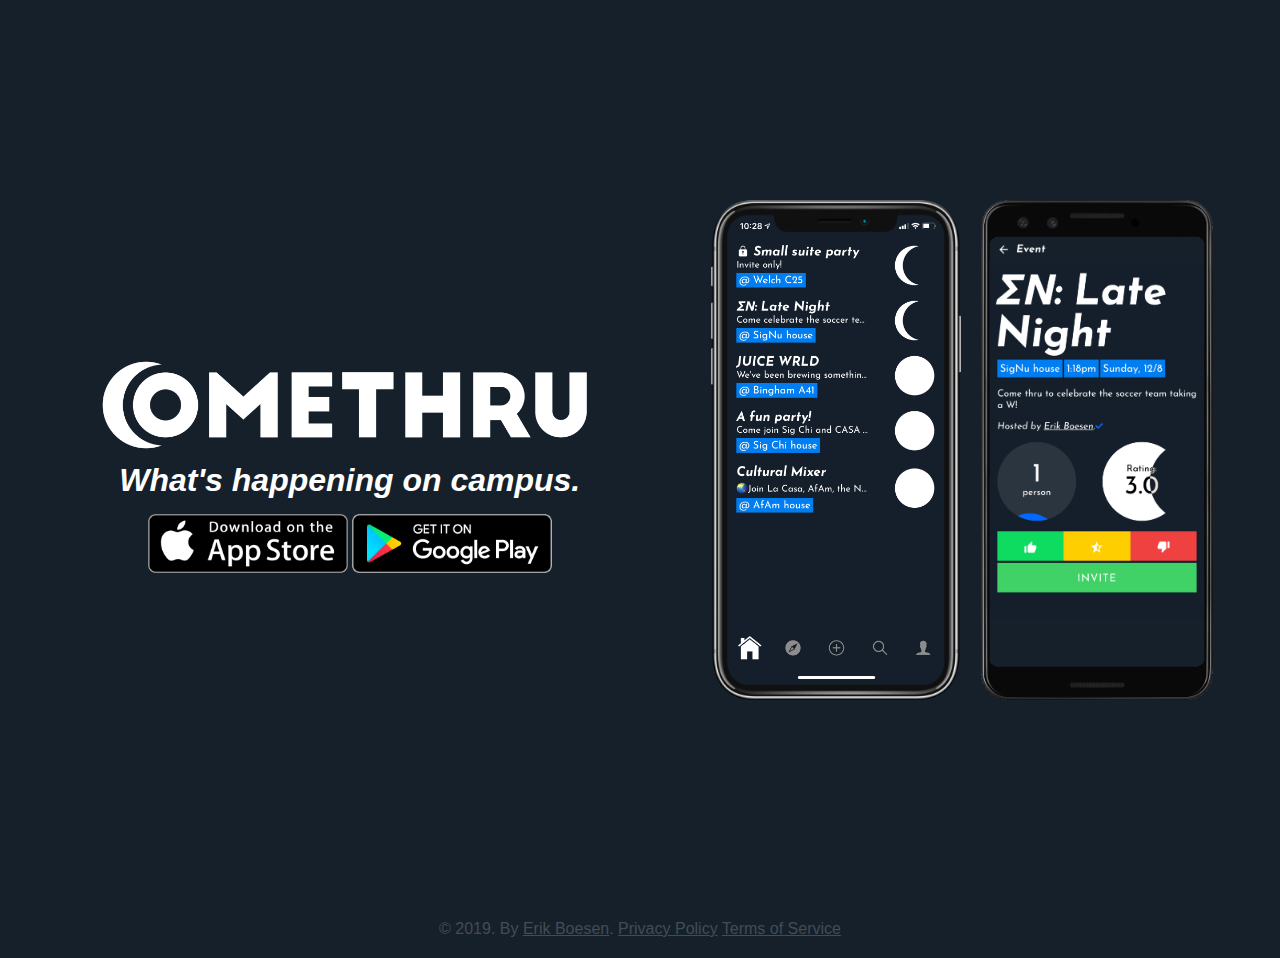
==== index.html @ 9bbac3a0 "Add Play Store link" ====
<!DOCTYPE html>
<html lang="en">
    <head>
        <meta charset="utf-8">
        <title>Comethru</title>
        <meta name="theme-color" content="#15202b">
        <meta name="viewport" content="width=device-width, initial-scale=1">
        <meta name="description" content="The #1 party-tracking app. By students, for students.">
        <link rel="stylesheet" href="css/style.css">
        <link rel="stylesheet" href="css/home.css">
        <link rel="stylesheet" href="css/countdown.css">
        <link rel="shortcut icon" href="images/logo/favicon.png">

        <!-- Twitter preview -->
        <meta name="twitter:card" content="summary_large_image">
        <meta name="twitter:creator" content="@ErikBoesen">
        <meta name="twitter:title" content="Comethru">
        <meta name="twitter:description" content="The #1 party-tracking app. By students, for students.">
        <meta name="twitter:image" content="https://comethru.io/images/logo/feature.png">
    </head>
    <body>
        <div id="countdown">
            <div id="title"></div>
            <table>
                <tbody>
                    <thead>
                        <tr>
                            <th>Days</th>
                            <th>Hours</th>
                            <th>Minutes</th>
                            <th>Seconds</th>
                        </tr>
                    </thead>
                    <tr>
                        <td id="days"></td>
                        <td id="hours"></td>
                        <td id="minutes"></td>
                        <td id="seconds"></td>
                    </tr>
                </tbody>
            </table>
        </div>
        <div class="columns">
            <div class="column info">
                <img class="logo" src="images/logo/logo.png" alt="Comethru logo">
                <h1>What's happening on campus.</h1>
                <div class="download-buttons">
                    <a class="download-button" href="#">
                        <img src="images/download/app_store.png" alt="Download on the App Store">
                    </a>
                    <a class="download-button" href="https://play.google.com/store/apps/details?id=com.erikboesen.comethru">
                        <img src="images/download/google_play.png" alt="Get it on Google Play">
                    </a>
                </div>
            </div>
            <div class="column previews">
                <div class="preview iphone_x">
                    <img class="frame" src="images/devices/iphone_x.png">
                    <img class="screenshot" src="images/screenshots/iphone_x.png">
                </div>
                <div class="preview pixel">
                    <img class="frame" src="images/devices/pixel.png">
                    <img class="screenshot" src="images/screenshots/pixel.png">
                </div>
            </div>
        </div>
        <footer>
            <p>&copy; 2019. By <a href="https://erikboesen.com">Erik Boesen</a>. <a href="privacypolicy">Privacy Policy</a> <a href="tos">Terms of Service</a></p>
        </footer>
        <script src="js/countdown.js"></script>
    </body>
</html>
---- css/style.css ----
@font-face {
    font-family: 'Josefin Sans';
    font-style: italic;
    src: url(../fonts/JosefinSans-Italic.ttf) format('truetype');
}

* {
    margin: 0;
    padding: 0;
    box-sizing: border-box;
}
body {
    background: #15202b;
    color: white;
    font-family: 'Josefin Sans', sans-serif;
    text-align: center;
}
a {
    color: inherit;
}

h1 {
    font-style: italic;
    margin-top: 5px;
}

footer {
    padding: 20px;
    color: #434C55;
}
---- css/home.css ----
.columns {
    white-space: nowrap;
}
.column {
    white-space: normal;
    width: 100%;
    padding: 30px;
    display: flex;
    vertical-align: top;
    justify-content: center;
}
.column.info {
    flex-direction: column;
    align-items: center;
    padding-bottom: 0;
}
.column.previews {
    flex-direction: row;
    align-items: center;
    overflow: hidden;
}
.column.previews .preview {
    height: 500px;
    margin: 10px;
    animation: up 2s ease-out;
}
.column.previews .preview img.frame {
    position: relative;
    top: 0;
    height: 100%;
}
.column.previews .preview img.screenshot {
    position: relative;
    z-index: -1;
}
.column.previews .preview.iphone_x img.screenshot {
    height: 470px;
    top: -491px;
}
.column.previews .preview.pixel img.screenshot {
    height: 384px;
    top: -469px;
}
@keyframes up {
    0% { transform: translateY(100vh); }
    40% { transform: translateY(100vh); }
    100% { transform: translateY(0); }
}

.logo {
    margin-left: -10px;
    width: 500px;
    max-width: 90vw;
    animation: over 1s ease-out;
}
@keyframes over {
    from { transform: translateX(-100vw); }
    to   { transform: translateX(0); }
}

.download-buttons {
    margin-top: 15px;
}
.download-buttons .download-button {
    text-decoration: none;
}
.download-buttons .download-button img {
    width: 200px;
}
h1, .download-buttons {
    animation: 3s fade;
}

@keyframes fade {
    0% { opacity: 0; }
    60% { opacity: 0; }
    100% { opacity: 1; }
}

@media (min-width: 1000px) {
    .column {
        height: 100vh;
        display: inline-flex;
    }
    .column.previews {
        width: 45%;
    }
    .column.info {
        width: 50%;
    }
}
---- css/countdown.css ----
#countdown {
    background-color: inherit;
    z-index: 100;
    height: 100vh;
    width: 100vw;
    color: white;
    display: flex;
    justify-content: center;
    align-items: center;
    flex-direction: column;
    text-align: center;
}
#title {
    font-size: 40px;
}
th {
    font-size: 30px;
}
td {
    font-size: 12vw;
    padding: 10px;
    min-width: 20vw;
}
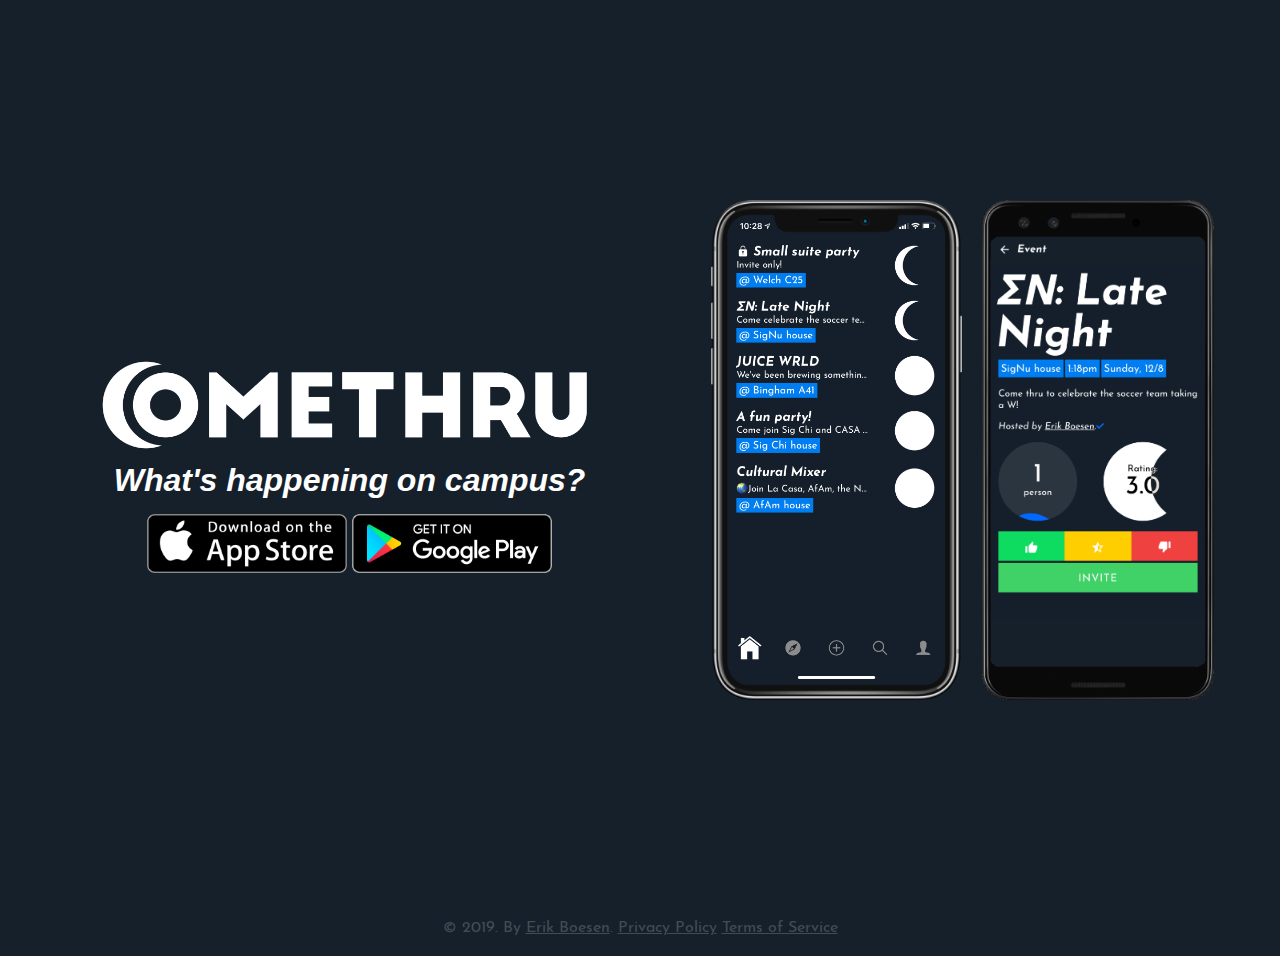
==== commit 4fe1b8ab: "Use question mark" ====
--- a/index.html
+++ b/index.html
@@ -8,7 +8,6 @@
         <meta name="description" content="The #1 party-tracking app. By students, for students.">
         <link rel="stylesheet" href="css/style.css">
         <link rel="stylesheet" href="css/home.css">
-        <link rel="stylesheet" href="css/countdown.css">
         <link rel="shortcut icon" href="images/logo/favicon.png">
 
         <!-- Twitter preview -->
@@ -19,31 +18,10 @@
         <meta name="twitter:image" content="https://comethru.io/images/logo/feature.png">
     </head>
     <body>
-        <div id="countdown">
-            <div id="title"></div>
-            <table>
-                <tbody>
-                    <thead>
-                        <tr>
-                            <th>Days</th>
-                            <th>Hours</th>
-                            <th>Minutes</th>
-                            <th>Seconds</th>
-                        </tr>
-                    </thead>
-                    <tr>
-                        <td id="days"></td>
-                        <td id="hours"></td>
-                        <td id="minutes"></td>
-                        <td id="seconds"></td>
-                    </tr>
-                </tbody>
-            </table>
-        </div>
         <div class="columns">
             <div class="column info">
                 <img class="logo" src="images/logo/logo.png" alt="Comethru logo">
-                <h1>What's happening on campus.</h1>
+                <h1>What's happening on campus?</h1>
                 <div class="download-buttons">
                     <a class="download-button" href="#">
                         <img src="images/download/app_store.png" alt="Download on the App Store">
@@ -67,6 +45,5 @@
         <footer>
             <p>&copy; 2019. By <a href="https://erikboesen.com">Erik Boesen</a>. <a href="privacypolicy">Privacy Policy</a> <a href="tos">Terms of Service</a></p>
         </footer>
-        <script src="js/countdown.js"></script>
     </body>
 </html>
--- a/css/style.css
+++ b/css/style.css
@@ -1,3 +1,8 @@
+@font-face {
+    font-family: 'Josefin Sans';
+    font-style: normal;
+    src: url(../fonts/JosefinSans-Regular.ttf) format('truetype');
+}
 @font-face {
     font-family: 'Josefin Sans';
     font-style: italic;
@@ -13,7 +18,6 @@
     background: #15202b;
     color: white;
     font-family: 'Josefin Sans', sans-serif;
-    text-align: center;
 }
 a {
     color: inherit;
--- a/css/home.css
+++ b/css/home.css
@@ -1,3 +1,6 @@
+body {
+    text-align: center;
+}
 .columns {
     white-space: nowrap;
 }
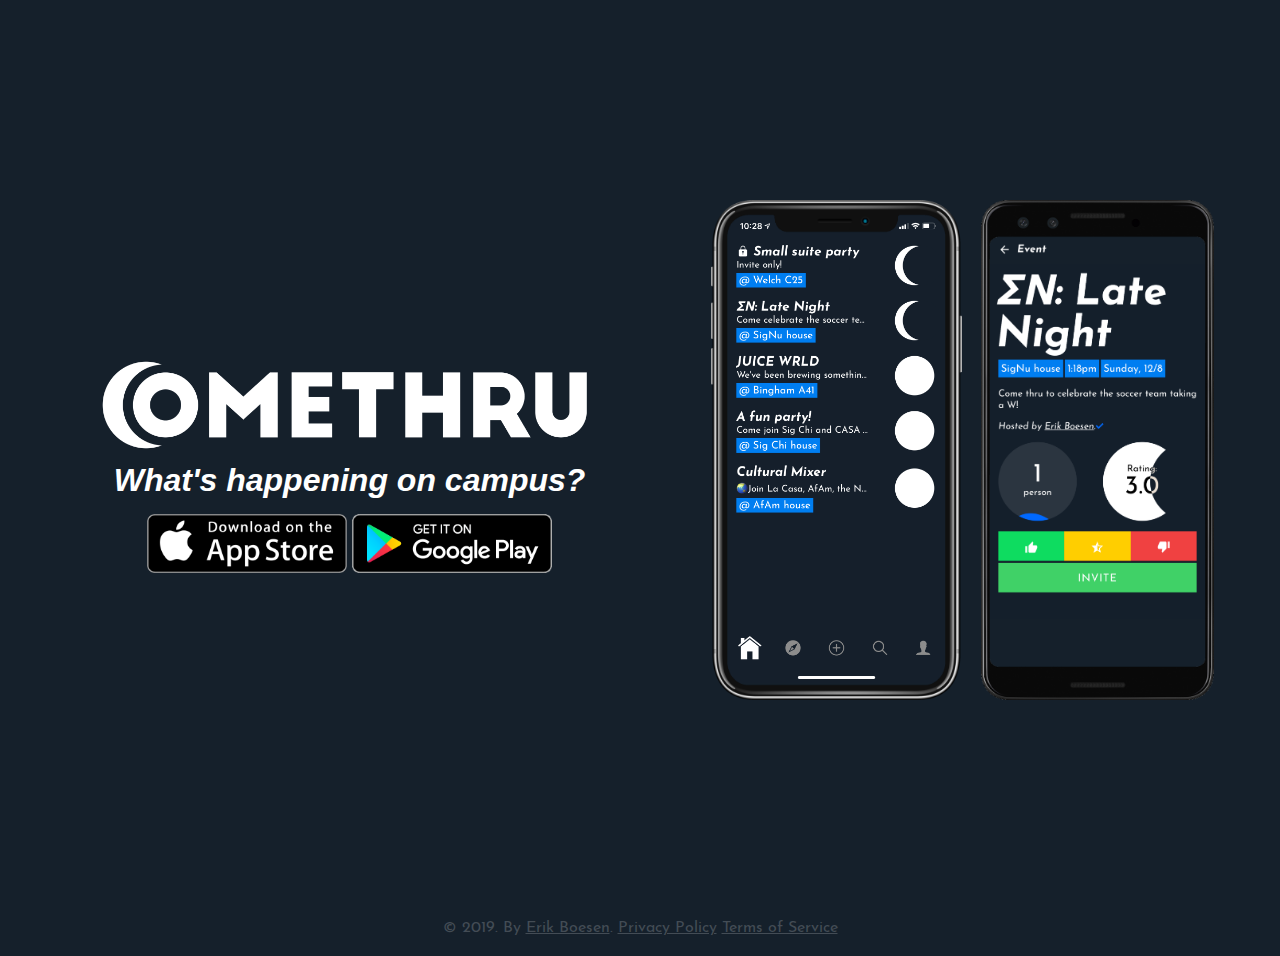
==== commit d9a778cb: "Add iOS download link" ====
--- a/index.html
+++ b/index.html
@@ -23,7 +23,7 @@
                 <img class="logo" src="images/logo/logo.png" alt="Comethru logo">
                 <h1>What's happening on campus?</h1>
                 <div class="download-buttons">
-                    <a class="download-button" href="#">
+                    <a class="download-button" href="https://apps.apple.com/us/app/comethru-yale/id1487264399">
                         <img src="images/download/app_store.png" alt="Download on the App Store">
                     </a>
                     <a class="download-button" href="https://play.google.com/store/apps/details?id=com.erikboesen.comethru">
--- a/css/home.css
+++ b/css/home.css
@@ -24,6 +24,7 @@
 }
 .column.previews .preview {
     height: 500px;
+    max-width: 250px;
     margin: 10px;
     animation: up 2s ease-out;
 }
@@ -80,7 +81,7 @@
     100% { opacity: 1; }
 }
 
-@media (min-width: 1000px) {
+@media (min-width: 1100px) {
     .column {
         height: 100vh;
         display: inline-flex;
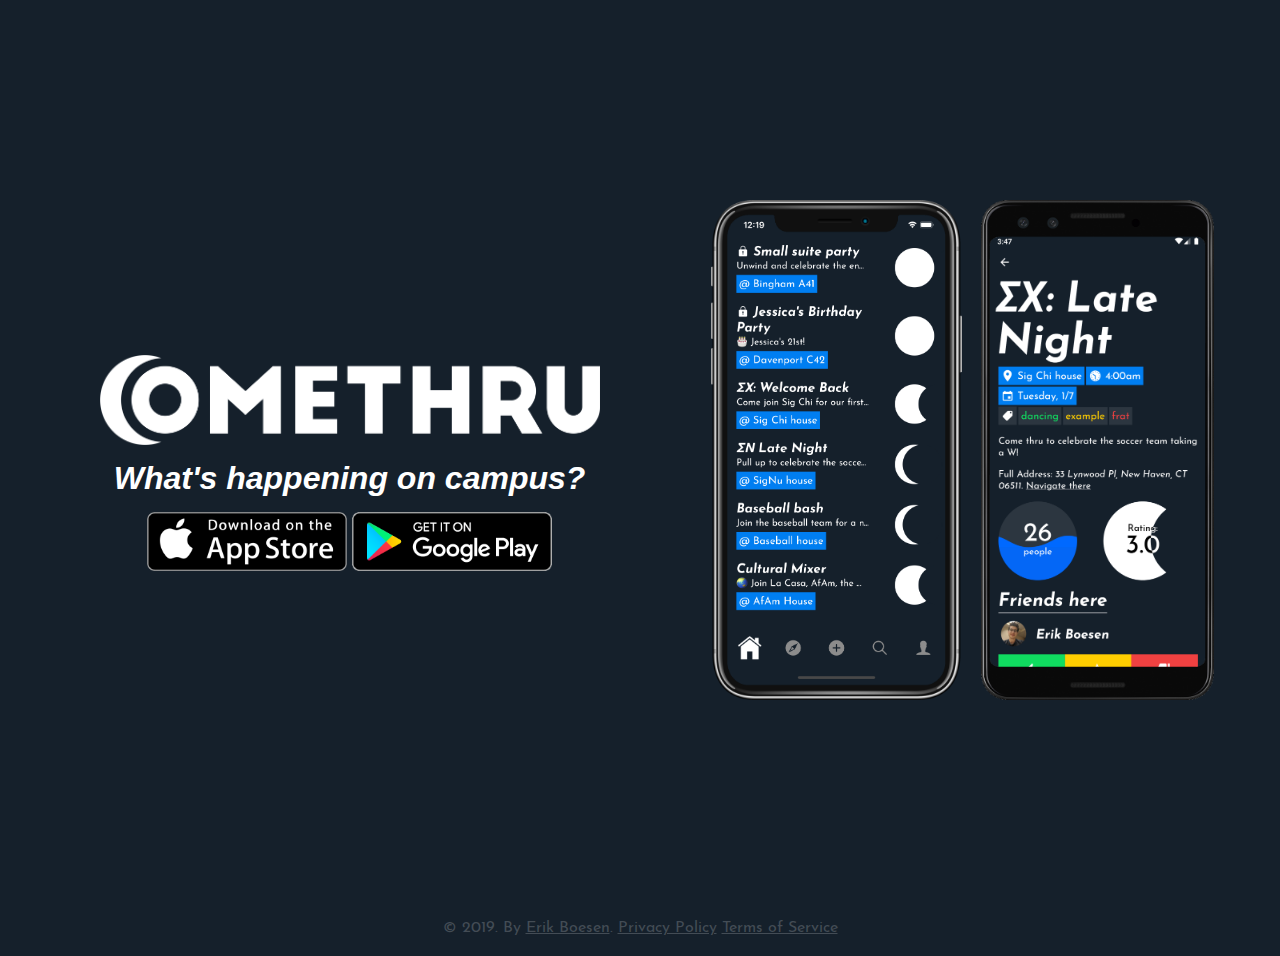
==== commit f7e54379: "Add Facebook etc. preview images" ====
--- a/index.html
+++ b/index.html
@@ -16,6 +16,12 @@
         <meta name="twitter:title" content="Comethru">
         <meta name="twitter:description" content="The #1 party-tracking app. By students, for students.">
         <meta name="twitter:image" content="https://comethru.io/images/logo/feature.png">
+
+        <!-- Everything else preview -->
+        <meta property="og:url"                content="https://comethru.io" />
+        <meta property="og:title"              content="Comethru @ Yale" />
+        <meta property="og:description"        content="The app to help you find out what's the move at Yale." />
+        <meta property="og:image"              content="https://comethru.io/images/logo/feature.png" />
     </head>
     <body>
         <div class="columns">
--- a/css/style.css
+++ b/css/style.css
@@ -25,7 +25,6 @@
 
 h1 {
     font-style: italic;
-    margin-top: 5px;
 }
 
 footer {
--- a/css/home.css
+++ b/css/home.css
@@ -42,7 +42,7 @@
     top: -491px;
 }
 .column.previews .preview.pixel img.screenshot {
-    height: 384px;
+    width: 216px;
     top: -469px;
 }
 @keyframes up {
@@ -52,10 +52,10 @@
 }
 
 .logo {
-    margin-left: -10px;
     width: 500px;
     max-width: 90vw;
     animation: over 1s ease-out;
+    margin-bottom: 15px;
 }
 @keyframes over {
     from { transform: translateX(-100vw); }
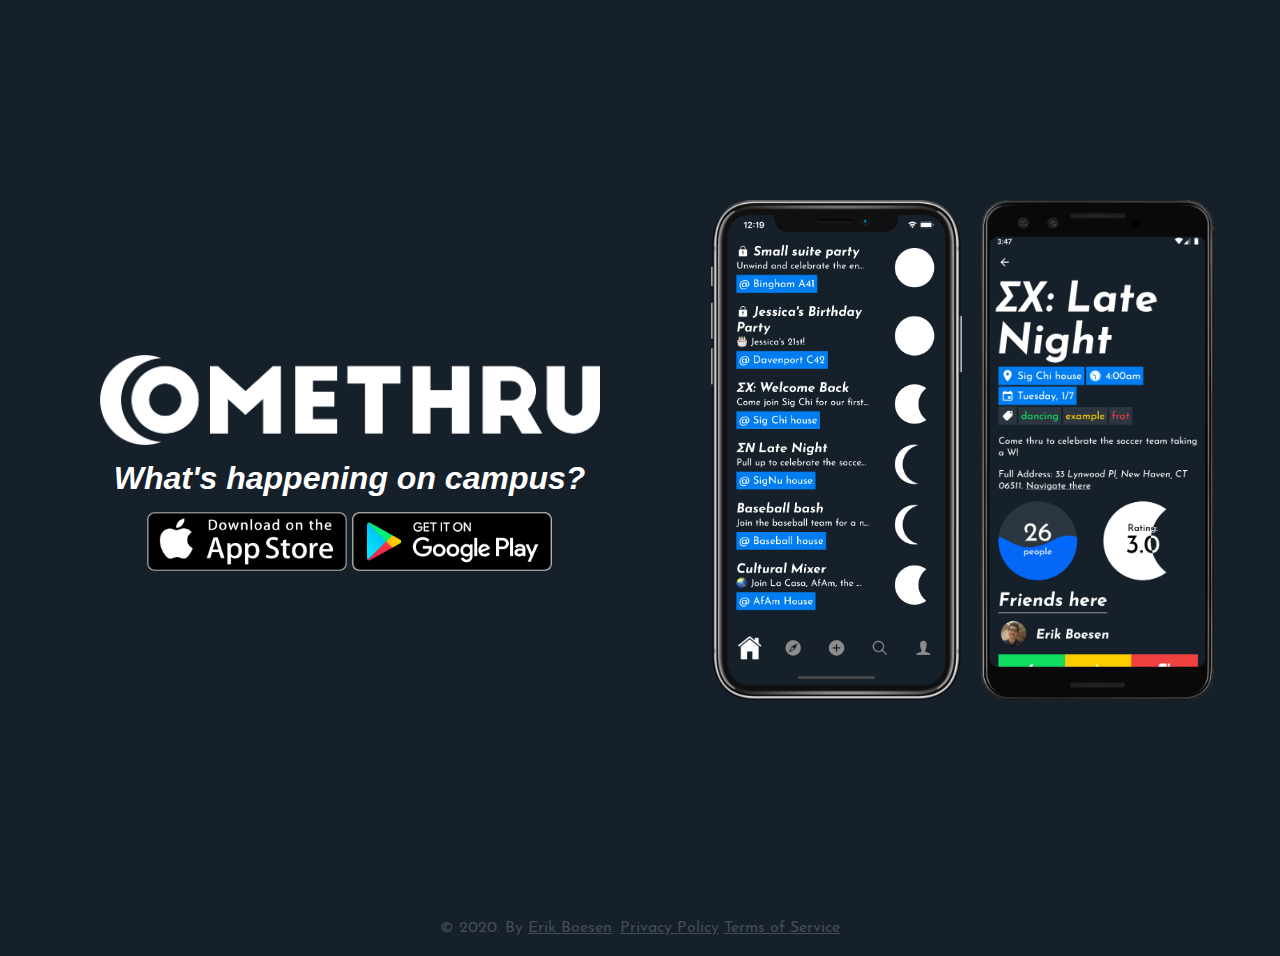
==== commit 300f53bf: "Update copyright year" ====
--- a/index.html
+++ b/index.html
@@ -17,11 +17,11 @@
         <meta name="twitter:description" content="The #1 party-tracking app. By students, for students.">
         <meta name="twitter:image" content="https://comethru.io/images/logo/feature.png">
 
-        <!-- Everything else preview -->
-        <meta property="og:url"                content="https://comethru.io" />
-        <meta property="og:title"              content="Comethru @ Yale" />
-        <meta property="og:description"        content="The app to help you find out what's the move at Yale." />
-        <meta property="og:image"              content="https://comethru.io/images/logo/feature.png" />
+        <!-- Other platform preview -->
+        <meta property="og:url" content="https://comethru.io" />
+        <meta property="og:title" content="Comethru" />
+        <meta property="og:description" content="The app to help you find out what's the move." />
+        <meta property="og:image" content="https://comethru.io/images/logo/feature.png" />
     </head>
     <body>
         <div class="columns">
@@ -49,7 +49,7 @@
             </div>
         </div>
         <footer>
-            <p>&copy; 2019. By <a href="https://erikboesen.com">Erik Boesen</a>. <a href="privacypolicy">Privacy Policy</a> <a href="tos">Terms of Service</a></p>
+            <p>&copy; 2020. By <a href="https://erikboesen.com">Erik Boesen</a>. <a href="privacypolicy">Privacy Policy</a> <a href="tos">Terms of Service</a></p>
         </footer>
     </body>
 </html>
